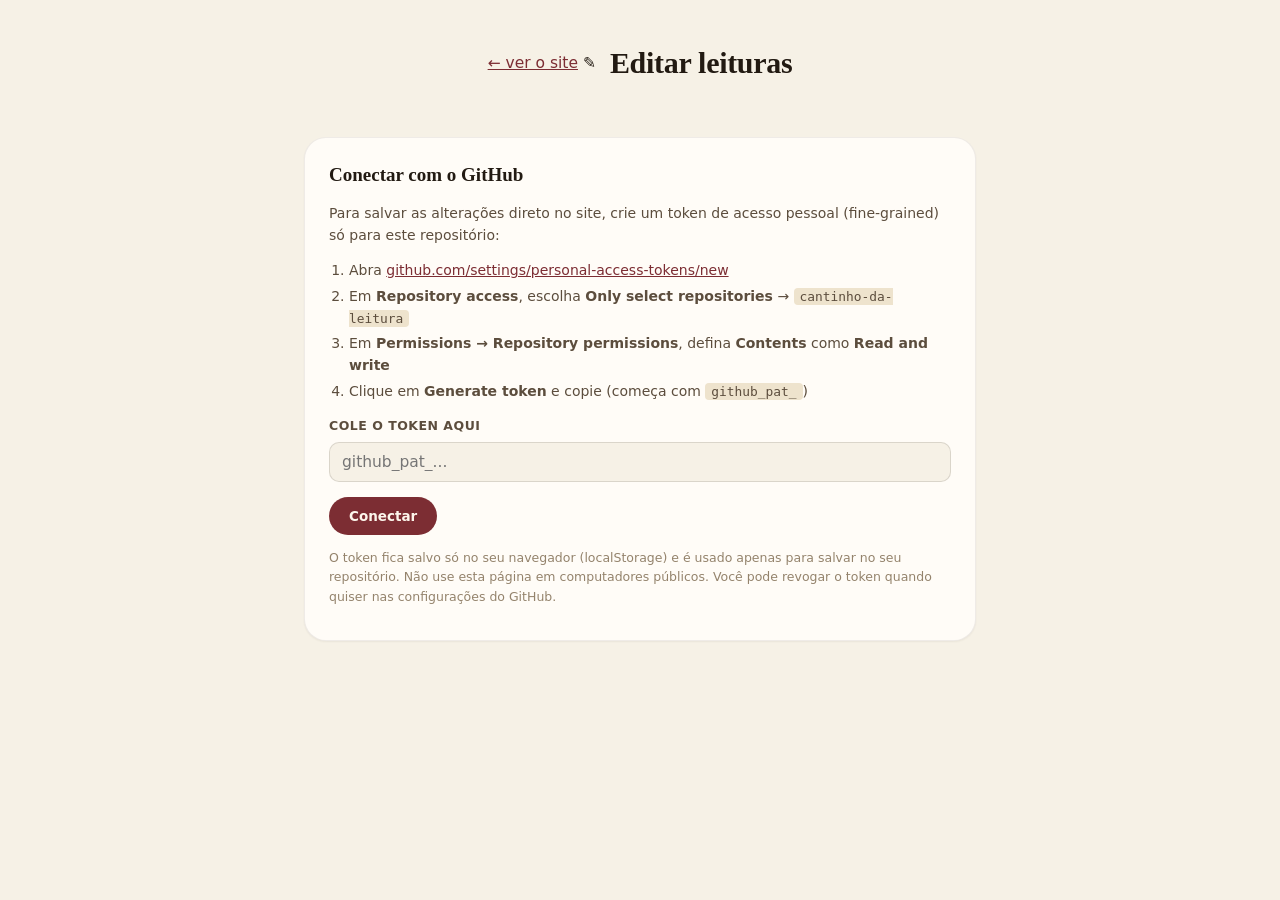
==== admin.html @ 9e7ab5a0 "Cria site do Cantinho da Leitura Site estático (GitHub Pages) com pagina publica dos livros lidos, a" ====
<!DOCTYPE html>
<html lang="pt-BR">
<head>
<meta charset="UTF-8">
<meta name="viewport" content="width=device-width, initial-scale=1.0">
<title>Editar — Cantinho da Leitura</title>
<link rel="icon" href="data:image/svg+xml,<svg xmlns=%22http://www.w3.org/2000/svg%22 viewBox=%220 0 100 100%22><text y=%22.9em%22 font-size=%2290%22>📖</text></svg>">
<link rel="stylesheet" href="assets/style.css">
</head>
<body>
<header class="site-header">
  <a class="admin-link" href="index.html">← ver o site</a>
  <div class="brand"><span class="icon">✎</span><h1>Editar leituras</h1></div>
</header>

<main class="wrap admin-wrap">

  <section id="token-panel" class="card token-panel">
    <h3>Conectar com o GitHub</h3>
    <p>Para salvar as alterações direto no site, crie um token de acesso pessoal (fine-grained) só para este repositório:</p>
    <ol>
      <li>Abra <a href="https://github.com/settings/personal-access-tokens/new" target="_blank" rel="noopener">github.com/settings/personal-access-tokens/new</a></li>
      <li>Em <b>Repository access</b>, escolha <b>Only select repositories</b> → <code>cantinho-da-leitura</code></li>
      <li>Em <b>Permissions → Repository permissions</b>, defina <b>Contents</b> como <b>Read and write</b></li>
      <li>Clique em <b>Generate token</b> e copie (começa com <code>github_pat_</code>)</li>
    </ol>
    <div class="field">
      <label for="token-input">Cole o token aqui</label>
      <input type="password" id="token-input" placeholder="github_pat_...">
    </div>
    <button class="btn" id="btn-conectar">Conectar</button>
    <p id="token-erro" style="color:var(--bad);font-size:13px;"></p>
    <p style="font-size:12.5px;color:var(--ink-muted);">O token fica salvo só no seu navegador (localStorage) e é usado apenas para salvar no seu repositório. Não use esta página em computadores públicos. Você pode revogar o token quando quiser nas configurações do GitHub.</p>
  </section>

  <section id="admin-area" style="display:none">
    <div class="session-bar">
      <span id="session-info">conectado</span>
      <button class="btn secondary small" id="btn-sair">sair</button>
    </div>

    <div class="tabs">
      <button class="tab-btn active" data-tab="atual">Lendo agora</button>
      <button class="tab-btn" data-tab="lidos">Lidos</button>
      <button class="tab-btn" data-tab="abandonados">Abandonados</button>
      <button class="tab-btn" data-tab="quero-ler">Pretendo ler</button>
      <button class="tab-btn" data-tab="comprar">Desejo comprar</button>
    </div>

    <!-- Lendo agora -->
    <div class="tab-panel active" id="panel-atual">
      <div class="card">
        <h3 style="margin-bottom:14px;">Leitura atual</h3>
        <div class="field-row">
          <div class="field"><label>Título</label><input type="text" id="atual-titulo"></div>
          <div class="field"><label>Autor(a)</label><input type="text" id="atual-autor"></div>
        </div>
        <div class="field-row">
          <div class="field"><label>Páginas lidas</label><input type="number" id="atual-paginas-lidas" min="0"></div>
          <div class="field"><label>Total de páginas</label><input type="number" id="atual-paginas-total" min="0"></div>
        </div>
        <button class="btn" id="btn-salvar-atual">Salvar leitura atual</button>
      </div>
      <div class="card" style="margin-top:16px;">
        <h3 style="margin-bottom:14px;">Próxima leitura</h3>
        <div class="field-row">
          <div class="field"><label>Título</label><input type="text" id="proxima-titulo"></div>
          <div class="field"><label>Autor(a)</label><input type="text" id="proxima-autor"></div>
        </div>
        <button class="btn" id="btn-salvar-proxima">Salvar próxima leitura</button>
      </div>
    </div>

    <!-- Lidos -->
    <div class="tab-panel" id="panel-lidos">
      <div class="card">
        <h3 id="lidos-form-titulo" style="margin-bottom:14px;">Adicionar livro lido</h3>
        <div class="lookup-row">
          <div class="field"><label>Título</label><input type="text" id="lidos-titulo"></div>
          <div class="field"><label>Autor(a)</label><input type="text" id="lidos-autor"></div>
          <button class="btn secondary" id="btn-buscar-capa" type="button">🔎 Buscar capa</button>
        </div>
        <div class="field" id="lidos-capa-preview" style="display:none;">
          <label>Capa encontrada</label>
          <img id="lidos-capa-img" style="width:60px;border-radius:4px;border:1px solid var(--border);">
        </div>
        <div class="field">
          <label>Nota</label>
          <div class="star-picker" id="lidos-star-picker">
            <span class="star" data-v="1">★</span><span class="star" data-v="2">★</span><span class="star" data-v="3">★</span><span class="star" data-v="4">★</span><span class="star" data-v="5">★</span>
          </div>
        </div>
        <div class="field-row">
          <div class="field"><label>Páginas</label><input type="number" id="lidos-paginas" min="0"></div>
          <div class="field"><label>Idioma</label><input type="text" id="lidos-idioma" placeholder="Português"></div>
        </div>
        <div class="field-row">
          <div class="field">
            <label>Quando terminou</label>
            <input type="text" id="lidos-quando" placeholder="2026-09-27, 2026-09 ou 2026">
          </div>
          <div class="field checkbox-row" style="margin-top:22px;">
            <input type="checkbox" id="lidos-nacional">
            <label for="lidos-nacional" style="margin:0;">Autor(a) nacional</label>
          </div>
        </div>
        <button class="btn" id="btn-salvar-lido">Adicionar aos lidos</button>
        <button class="btn secondary" id="btn-cancelar-lido" style="display:none;">Cancelar edição</button>
      </div>
      <div class="entry-list" id="lidos-list"></div>
    </div>

    <!-- Abandonados -->
    <div class="tab-panel" id="panel-abandonados">
      <div class="card">
        <h3 id="abandonados-form-titulo" style="margin-bottom:14px;">Adicionar livro abandonado</h3>
        <div class="field-row">
          <div class="field"><label>Título</label><input type="text" id="aband-titulo"></div>
          <div class="field"><label>Autor(a)</label><input type="text" id="aband-autor"></div>
        </div>
        <div class="field"><label>Quando</label><input type="text" id="aband-quando" placeholder="2026-09 ou 2026"></div>
        <button class="btn" id="btn-salvar-aband">Adicionar aos abandonados</button>
        <button class="btn secondary" id="btn-cancelar-aband" style="display:none;">Cancelar edição</button>
      </div>
      <div class="entry-list" id="aband-list"></div>
    </div>

    <!-- Pretendo ler -->
    <div class="tab-panel" id="panel-quero-ler">
      <div class="card">
        <h3 id="quero-form-titulo" style="margin-bottom:14px;">Adicionar à lista</h3>
        <div class="field-row">
          <div class="field"><label>Título</label><input type="text" id="quero-titulo"></div>
          <div class="field"><label>Quando (mês/ano previsto)</label><input type="text" id="quero-quando" placeholder="outubro"></div>
        </div>
        <button class="btn" id="btn-salvar-quero">Adicionar</button>
        <button class="btn secondary" id="btn-cancelar-quero" style="display:none;">Cancelar edição</button>
      </div>
      <div class="entry-list" id="quero-list"></div>
    </div>

    <!-- Desejo comprar -->
    <div class="tab-panel" id="panel-comprar">
      <div class="card">
        <h3 id="comprar-form-titulo" style="margin-bottom:14px;">Adicionar à lista de compras</h3>
        <div class="field-row">
          <div class="field"><label>Título</label><input type="text" id="comprar-titulo"></div>
          <div class="field"><label>Autor(a)</label><input type="text" id="comprar-autor"></div>
        </div>
        <button class="btn" id="btn-salvar-comprar">Adicionar</button>
        <button class="btn secondary" id="btn-cancelar-comprar" style="display:none;">Cancelar edição</button>
      </div>
      <div class="entry-list" id="comprar-list"></div>
    </div>

  </section>
</main>

<div class="toast" id="toast"></div>

<script src="assets/common.js"></script>
<script src="assets/admin.js"></script>
</body>
</html>
---- assets/style.css ----
:root {
  color-scheme: light;
  --paper: #f6f1e6;
  --paper-2: #fffcf7;
  --paper-3: #eee3cd;
  --ink: #221a12;
  --ink-2: #5c4d3d;
  --ink-muted: #94836c;
  --accent: #7c2d33;
  --accent-2: #9c3f42;
  --accent-ink: #fdf6ec;
  --gold: #a97423;
  --star-on: #b6862c;
  --star-off: #e3d7bd;
  --border: rgba(34, 26, 18, 0.13);
  --border-soft: rgba(34, 26, 18, 0.07);
  --shadow-sm: 0 1px 2px rgba(34, 26, 18, 0.06);
  --shadow-md: 0 14px 32px -16px rgba(34, 26, 18, 0.28);
  --radius-lg: 22px;
  --radius-md: 14px;
  --radius-sm: 10px;
  --bad: #ab3a3a;

  --mono-1-bg: #f1e0da; --mono-1-fg: #9c4a3c;
  --mono-2-bg: #ece1c9; --mono-2-fg: #93701f;
  --mono-3-bg: #e2e6d9; --mono-3-fg: #5f7a52;
  --mono-4-bg: #e5e1ea; --mono-4-fg: #6b5b8a;
  --mono-5-bg: #dbe6e6; --mono-5-fg: #396d6d;
}
@media (prefers-color-scheme: dark) {
  :root {
    color-scheme: dark;
    --paper: #16110c;
    --paper-2: #1f1812;
    --paper-3: #2a2118;
    --ink: #f3ead9;
    --ink-2: #cbb99f;
    --ink-muted: #927f68;
    --accent: #d98188;
    --accent-2: #e39a9f;
    --accent-ink: #2a0e10;
    --gold: #d9ab4e;
    --star-on: #d9ab4e;
    --star-off: #3a3025;
    --border: rgba(243, 234, 217, 0.13);
    --border-soft: rgba(243, 234, 217, 0.07);
    --shadow-sm: 0 1px 2px rgba(0, 0, 0, 0.35);
    --shadow-md: 0 16px 36px -16px rgba(0, 0, 0, 0.55);
    --bad: #d97a7a;

    --mono-1-bg: #3a2621; --mono-1-fg: #e0a190;
    --mono-2-bg: #362c1c; --mono-2-fg: #dcbd6c;
    --mono-3-bg: #26302a; --mono-3-fg: #a5c99c;
    --mono-4-bg: #2b2735; --mono-4-fg: #bdaad8;
    --mono-5-bg: #1e2d2d; --mono-5-fg: #92c9c9;
  }
}

* { box-sizing: border-box; }
html, body { margin: 0; padding: 0; }
body {
  background: var(--paper);
  color: var(--ink);
  font-family: "Inter", system-ui, -apple-system, "Segoe UI", sans-serif;
  font-size: 15.5px;
  line-height: 1.55;
  -webkit-font-smoothing: antialiased;
  text-rendering: optimizeLegibility;
}
h1, h2, h3 { font-family: "Fraunces", Georgia, "Iowan Old Style", serif; font-weight: 600; margin: 0; }
a { color: var(--accent); }
img { max-width: 100%; display: block; }
button, input, select, textarea { font-family: inherit; font-size: inherit; color: inherit; }
svg { display: block; }

.wrap {
  max-width: 1080px;
  margin: 0 auto;
  padding: 0 24px 72px;
}

/* Icons */
.icon { flex-shrink: 0; }
.icon-badge {
  width: 44px;
  height: 44px;
  border-radius: 13px;
  background: var(--accent);
  color: var(--accent-ink);
  display: flex;
  align-items: center;
  justify-content: center;
  box-shadow: var(--shadow-sm);
}

/* Header */
.site-header {
  position: relative;
  padding: 40px 24px 22px;
  text-align: center;
}
.site-header .brand {
  display: inline-flex;
  align-items: center;
  gap: 14px;
}
.site-header .brand h1 {
  font-size: 30px;
  letter-spacing: -0.01em;
}
.site-header .kicker {
  margin: 6px 0 0;
  font-size: 12.5px;
  letter-spacing: 0.14em;
  text-transform: uppercase;
  color: var(--ink-muted);
  font-weight: 600;
}
.site-header .quote {
  margin: 22px auto 0;
  max-width: 520px;
  text-align: left;
  border-left: 2px solid var(--accent);
  padding: 2px 0 2px 16px;
  font-family: "Fraunces", Georgia, serif;
  font-style: italic;
  color: var(--ink-2);
  font-size: 15px;
  line-height: 1.5;
}
.site-header .quote cite {
  display: block;
  margin-top: 4px;
  font-style: normal;
  font-size: 12px;
  letter-spacing: 0.06em;
  text-transform: uppercase;
  color: var(--ink-muted);
}
.top-link {
  position: absolute;
  top: 34px;
  right: 24px;
  display: inline-flex;
  align-items: center;
  gap: 6px;
  font-size: 13px;
  font-weight: 600;
  text-decoration: none;
  color: var(--ink-2);
  border: 1px solid var(--border);
  padding: 8px 14px 8px 12px;
  border-radius: 999px;
  background: var(--paper-2);
  box-shadow: var(--shadow-sm);
  transition: border-color 0.15s, color 0.15s, transform 0.15s;
}
.top-link:hover { color: var(--accent); border-color: var(--accent); transform: translateY(-1px); }

/* Cards */
.card {
  background: var(--paper-2);
  border: 1px solid var(--border-soft);
  border-radius: var(--radius-lg);
  box-shadow: var(--shadow-sm);
  padding: 22px 24px;
}

/* Hero: currently reading */
.hero-grid {
  display: grid;
  grid-template-columns: 1.4fr 1fr;
  gap: 16px;
  margin-top: 28px;
}
@media (max-width: 700px) {
  .hero-grid { grid-template-columns: 1fr; }
}
.reading-card { display: flex; gap: 18px; align-items: center; }
.cover {
  width: 78px;
  height: 112px;
  border-radius: 8px;
  flex-shrink: 0;
  overflow: hidden;
  box-shadow: var(--shadow-sm);
}
.reading-card .label {
  text-transform: uppercase;
  letter-spacing: 0.12em;
  font-size: 11px;
  color: var(--accent);
  font-weight: 700;
}
.reading-card h3 { font-size: 19px; margin-top: 5px; line-height: 1.25; }
.reading-card .author { color: var(--ink-2); font-size: 13.5px; margin-top: 2px; }
.progress-track {
  margin-top: 12px;
  height: 7px;
  border-radius: 999px;
  background: var(--paper-3);
  overflow: hidden;
  box-shadow: inset 0 1px 1px rgba(0,0,0,0.06);
}
.progress-fill { height: 100%; background: linear-gradient(90deg, var(--accent), var(--accent-2)); border-radius: 999px; transition: width 0.4s ease; }
.progress-label { margin-top: 7px; font-size: 12px; color: var(--ink-muted); font-variant-numeric: tabular-nums; }

.side-cards { display: flex; flex-direction: column; gap: 16px; }
.mini-card .label {
  text-transform: uppercase;
  letter-spacing: 0.12em;
  font-size: 11px;
  color: var(--ink-muted);
  font-weight: 700;
}
.mini-card .value { margin-top: 8px; font-size: 15px; font-family: "Fraunces", Georgia, serif; }

/* Stats */
.stats-grid {
  display: grid;
  grid-template-columns: repeat(4, 1fr);
  gap: 12px;
  margin-top: 16px;
}
@media (max-width: 700px) { .stats-grid { grid-template-columns: repeat(2, 1fr); } }
.stat-tile { text-align: center; padding: 20px 10px; }
.stat-tile .num { font-family: "Fraunces", Georgia, serif; font-size: 28px; font-weight: 600; font-variant-numeric: tabular-nums; color: var(--ink); }
.stat-tile .lbl { font-size: 11.5px; color: var(--ink-muted); margin-top: 4px; text-transform: uppercase; letter-spacing: 0.08em; }

/* Year tabs */
.year-tabs {
  display: flex;
  gap: 8px;
  margin: 36px 0 8px;
  flex-wrap: wrap;
}
.year-tab {
  border: 1px solid var(--border);
  background: var(--paper-2);
  padding: 7px 18px;
  border-radius: 999px;
  cursor: pointer;
  font-weight: 600;
  font-size: 13.5px;
  color: var(--ink-2);
  transition: background 0.15s, color 0.15s, border-color 0.15s;
  font-variant-numeric: tabular-nums;
}
.year-tab:hover { border-color: var(--accent); color: var(--accent); }
.year-tab.active { background: var(--accent); color: var(--accent-ink); border-color: var(--accent); }

.section-title {
  font-size: 21px;
  margin: 34px 0 16px;
  display: flex;
  align-items: baseline;
  gap: 12px;
}
.section-title .count { font-size: 13px; color: var(--ink-muted); font-weight: 400; font-family: "Inter", sans-serif; font-variant-numeric: tabular-nums; }
.section-title .rule { flex: 1; height: 1px; background: var(--border); }

/* Monogram cover tiles */
.mono-tile {
  width: 100%; height: 100%;
  display: flex; align-items: center; justify-content: center;
}
.mono-tile .mono-letter { font-family: "Fraunces", Georgia, serif; font-weight: 600; font-size: 1.9em; }
.mono-1 { background: var(--mono-1-bg); color: var(--mono-1-fg); }
.mono-2 { background: var(--mono-2-bg); color: var(--mono-2-fg); }
.mono-3 { background: var(--mono-3-bg); color: var(--mono-3-fg); }
.mono-4 { background: var(--mono-4-bg); color: var(--mono-4-fg); }
.mono-5 { background: var(--mono-5-bg); color: var(--mono-5-fg); }

/* Book grid */
.book-grid {
  display: grid;
  grid-template-columns: repeat(auto-fill, minmax(152px, 1fr));
  gap: 18px;
}
.book-card {
  background: var(--paper-2);
  border: 1px solid var(--border-soft);
  border-radius: var(--radius-md);
  overflow: hidden;
  box-shadow: var(--shadow-sm);
  display: flex;
  flex-direction: column;
  transition: transform 0.18s ease, box-shadow 0.18s ease;
}
.book-card:hover { transform: translateY(-3px); box-shadow: var(--shadow-md); }
.book-card .cover-wrap {
  aspect-ratio: 2 / 3;
  background: var(--paper-3);
}
.book-card .cover-wrap img { width: 100%; height: 100%; object-fit: cover; }
.book-card .info { padding: 12px 13px 14px; flex: 1; display: flex; flex-direction: column; gap: 5px; }
.book-card .title { font-family: "Fraunces", Georgia, serif; font-weight: 600; font-size: 14.5px; line-height: 1.3; }
.book-card .author { font-size: 12.5px; color: var(--ink-2); }
.book-card .meta-row {
  margin-top: auto;
  padding-top: 6px;
  display: flex;
  flex-wrap: wrap;
  gap: 5px;
  font-size: 11px;
}
.tag {
  background: var(--paper-3);
  color: var(--ink-2);
  border-radius: 999px;
  padding: 3px 9px;
  letter-spacing: 0.02em;
}

/* Stars */
.star-row { display: inline-flex; gap: 2px; }
.star-ico { width: 14px; height: 14px; color: var(--star-off); }
.star-ico.on { color: var(--star-on); }
.mini-card .star-row .star-ico { width: 15px; height: 15px; }

/* Simple lists (abandoned, want to read, wishlist) */
.simple-list { display: flex; flex-direction: column; gap: 8px; }
.simple-row {
  display: flex;
  justify-content: space-between;
  gap: 12px;
  background: var(--paper-2);
  border: 1px solid var(--border-soft);
  border-radius: var(--radius-sm);
  padding: 12px 16px;
  align-items: center;
}
.simple-row .title { font-family: "Fraunces", Georgia, serif; font-weight: 600; font-size: 14.5px; }
.simple-row .author { color: var(--ink-2); font-size: 13px; }
.simple-row .when { color: var(--ink-muted); font-size: 12.5px; white-space: nowrap; font-variant-numeric: tabular-nums; }

.empty-state {
  color: var(--ink-muted);
  font-size: 13.5px;
  padding: 22px;
  text-align: center;
  border: 1px dashed var(--border);
  border-radius: var(--radius-sm);
}

/* Charts */
.charts-grid {
  display: grid;
  grid-template-columns: 1fr 1fr;
  gap: 16px;
  margin-top: 36px;
}
@media (max-width: 700px) { .charts-grid { grid-template-columns: 1fr; } }
.viz-root {
  color-scheme: light;
  --v-surface:   #fcfcfb;
  --v-text:      #0b0b0b;
  --v-text-2:    #52514e;
  --v-muted:     #898781;
  --v-grid:      #e1e0d9;
  --v-baseline:  #c3c2b7;
  --v-bar:       #2a78d6;
}
@media (prefers-color-scheme: dark) {
  .viz-root {
    color-scheme: dark;
    --v-surface:  #1a1a19;
    --v-text:     #ffffff;
    --v-text-2:   #c3c2b7;
    --v-muted:    #898781;
    --v-grid:     #2c2c2a;
    --v-baseline: #383835;
    --v-bar:      #3987e5;
  }
}
.viz-root {
  background: var(--v-surface);
  border-radius: var(--radius-md);
  border: 1px solid var(--border-soft);
  padding: 16px 18px 10px;
}
.viz-root h4 { font-size: 12px; color: var(--v-text-2); font-weight: 600; margin-bottom: 10px; font-family: "Inter", sans-serif; text-transform: uppercase; letter-spacing: 0.08em; }
.viz-root svg text { fill: var(--v-muted); font-size: 10px; font-family: "Inter", sans-serif; }
.viz-root .bar { fill: var(--v-bar); transition: opacity 0.15s; }
.viz-root .bar:hover { opacity: 0.8; }
.viz-root .axis-line { stroke: var(--v-baseline); stroke-width: 1; }
.viz-tooltip {
  position: absolute;
  pointer-events: none;
  background: var(--v-text);
  color: var(--v-surface);
  font-size: 11px;
  padding: 4px 8px;
  border-radius: 6px;
  transform: translate(-50%, -130%);
  white-space: nowrap;
  opacity: 0;
  transition: opacity 0.1s;
  font-family: "Inter", sans-serif;
}
.viz-wrap { position: relative; }

footer.site-footer {
  text-align: center;
  color: var(--ink-muted);
  font-size: 13.5px;
  font-family: "Fraunces", Georgia, serif;
  font-style: italic;
  margin-top: 56px;
  padding-top: 28px;
  border-top: 1px solid var(--border-soft);
}

/* ---- Admin page ---- */
.admin-wrap { max-width: 720px; }
.token-panel { margin-top: 28px; }
.token-panel h3 { font-size: 19px; margin-bottom: 10px; }
.token-panel p { color: var(--ink-2); font-size: 14px; }
.token-panel ol { color: var(--ink-2); font-size: 14px; padding-left: 20px; }
.token-panel li { margin-bottom: 4px; }
.token-panel code { background: var(--paper-3); padding: 1px 6px; border-radius: 4px; font-size: 0.92em; }
.field { margin-bottom: 15px; }
.field label { display: block; font-size: 12.5px; font-weight: 600; margin-bottom: 6px; color: var(--ink-2); text-transform: uppercase; letter-spacing: 0.04em; }
.field input[type="text"],
.field input[type="number"],
.field input[type="date"],
.field input[type="password"],
.field select,
.field textarea {
  width: 100%;
  padding: 10px 12px;
  border: 1px solid var(--border);
  border-radius: var(--radius-sm);
  background: var(--paper);
  color: var(--ink);
  transition: border-color 0.15s;
}
.field input:focus, .field textarea:focus { outline: none; border-color: var(--accent); }
.field textarea { min-height: 70px; resize: vertical; }
.field-row { display: grid; grid-template-columns: 1fr 1fr; gap: 12px; }
.checkbox-row { display: flex; align-items: center; gap: 8px; }
.checkbox-row input { width: 16px; height: 16px; accent-color: var(--accent); }

.btn {
  display: inline-flex;
  align-items: center;
  gap: 7px;
  background: var(--accent);
  color: var(--accent-ink);
  border: none;
  padding: 11px 20px;
  border-radius: 999px;
  font-weight: 600;
  font-size: 13.5px;
  cursor: pointer;
  transition: background 0.15s, transform 0.1s;
}
.btn:hover { background: var(--accent-2); }
.btn:active { transform: scale(0.98); }
.btn:disabled { opacity: 0.5; cursor: default; }
.btn.secondary {
  background: transparent;
  color: var(--ink-2);
  border: 1px solid var(--border);
}
.btn.secondary:hover { border-color: var(--accent); color: var(--accent); background: transparent; }
.btn.danger { background: var(--bad); color: #fff; }
.btn.danger:hover { background: var(--bad); opacity: 0.85; }
.btn.small { padding: 6px 14px; font-size: 12px; }

.star-picker { display: inline-flex; gap: 5px; }
.star-picker button { background: none; border: none; padding: 2px; cursor: pointer; line-height: 0; }
.star-picker .star-ico { width: 24px; height: 24px; transition: color 0.1s, transform 0.1s; }
.star-picker button:hover .star-ico { transform: scale(1.12); }

.tabs { display: flex; gap: 4px; flex-wrap: wrap; margin: 26px 0 20px; border-bottom: 1px solid var(--border); }
.tab-btn {
  background: none;
  border: none;
  padding: 9px 15px;
  cursor: pointer;
  color: var(--ink-muted);
  font-weight: 600;
  font-size: 13.5px;
  border-bottom: 2px solid transparent;
  margin-bottom: -1px;
  transition: color 0.15s, border-color 0.15s;
}
.tab-btn:hover { color: var(--ink-2); }
.tab-btn.active { color: var(--accent); border-bottom-color: var(--accent); }
.tab-panel { display: none; }
.tab-panel.active { display: block; }

.entry-list { margin-top: 20px; display: flex; flex-direction: column; gap: 8px; }
.entry-row {
  display: flex;
  align-items: center;
  gap: 10px;
  background: var(--paper-2);
  border: 1px solid var(--border-soft);
  border-radius: var(--radius-sm);
  padding: 10px 14px;
}
.entry-row .info { flex: 1; font-size: 13.5px; display: flex; align-items: center; gap: 8px; flex-wrap: wrap; }
.entry-row .info .t { font-weight: 600; font-family: "Fraunces", Georgia, serif; }
.entry-row .info .s { color: var(--ink-muted); font-size: 12px; }

.toast {
  position: fixed;
  bottom: 24px;
  left: 50%;
  transform: translateX(-50%);
  background: var(--ink);
  color: var(--paper);
  padding: 11px 20px;
  border-radius: 999px;
  font-size: 13.5px;
  opacity: 0;
  pointer-events: none;
  transition: opacity 0.25s, transform 0.25s;
  z-index: 50;
  box-shadow: var(--shadow-md);
}
.toast.show { opacity: 1; transform: translateX(-50%) translateY(-6px); }
.toast.error { background: var(--bad); color: #fff; }

.lookup-row { display: flex; gap: 10px; align-items: flex-end; }
.lookup-row .field { flex: 1; margin-bottom: 0; }
.lookup-row .btn { white-space: nowrap; margin-bottom: 1px; }

.session-bar {
  display: flex;
  justify-content: space-between;
  align-items: center;
  font-size: 13px;
  color: var(--ink-muted);
  margin-bottom: 6px;
}
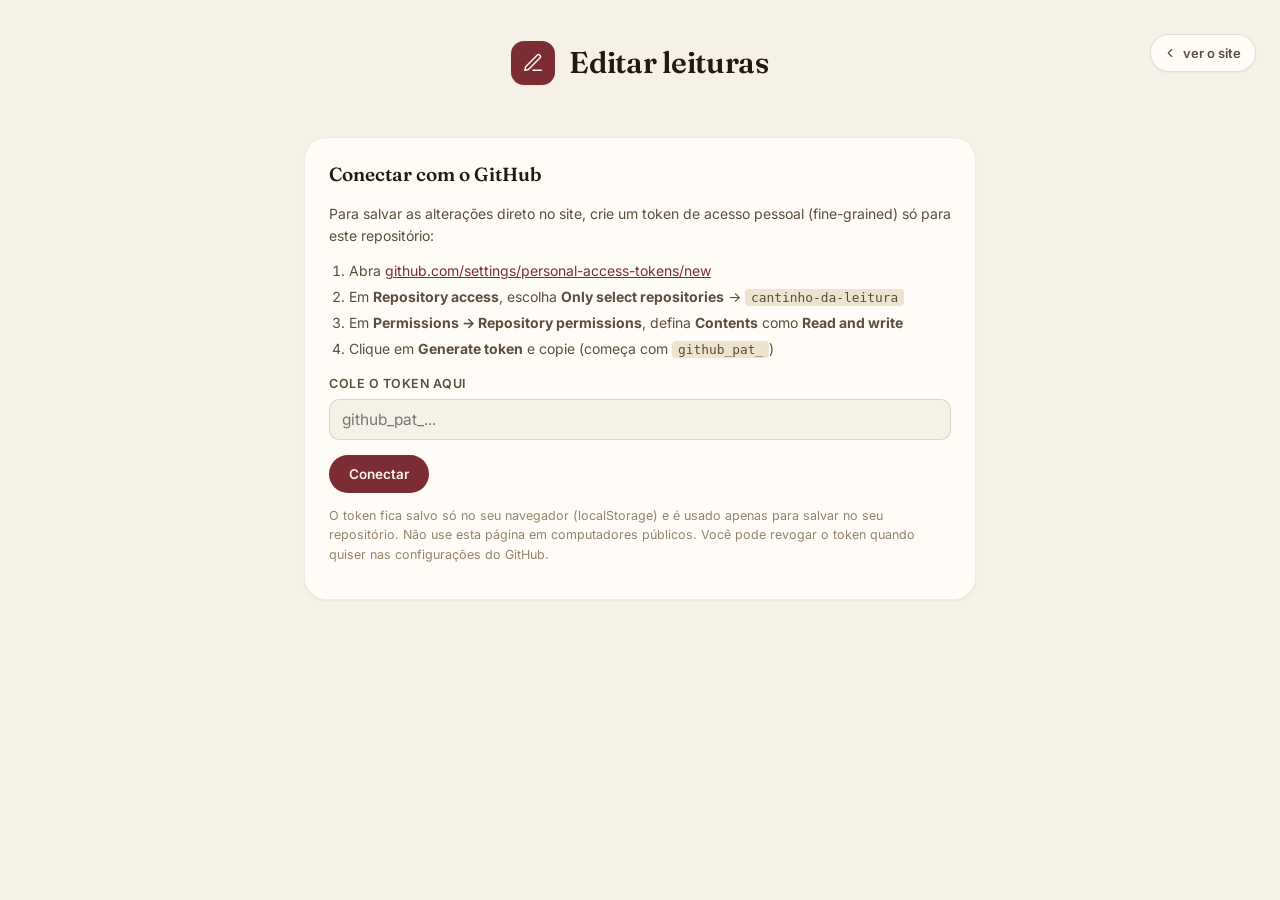
==== commit b946d214: "Reformula visual do site: tipografia editorial, icones em SVG e animacoes Troca toda a iconografia b" ====
--- a/admin.html
+++ b/admin.html
@@ -4,18 +4,29 @@
 <meta charset="UTF-8">
 <meta name="viewport" content="width=device-width, initial-scale=1.0">
 <title>Editar — Cantinho da Leitura</title>
-<link rel="icon" href="data:image/svg+xml,<svg xmlns=%22http://www.w3.org/2000/svg%22 viewBox=%220 0 100 100%22><text y=%22.9em%22 font-size=%2290%22>📖</text></svg>">
+<link rel="icon" href="data:image/svg+xml,<svg xmlns='http://www.w3.org/2000/svg' viewBox='0 0 24 24'><rect width='24' height='24' rx='6' fill='%237c2d33'/><path d='M4 7c0 0 2.2-1.3 5-1 1.3.15 2.7.75 3 .9.3-.15 1.7-.75 3-.9 2.8-.3 5 1 5 1v10.6c0 0-2.2-1.1-5-.8-1.3.1-2.7.7-3 .85-.3-.15-1.7-.75-3-.85-2.8-.3-5 .8-5 .8V7Z' fill='none' stroke='%23fdf6ec' stroke-width='1.5' stroke-linecap='round' stroke-linejoin='round'/><path d='M12 6.9V17.5' stroke='%23fdf6ec' stroke-width='1.5' stroke-linecap='round'/></svg>">
+<link rel="preconnect" href="https://fonts.googleapis.com">
+<link rel="preconnect" href="https://fonts.gstatic.com" crossorigin>
+<link href="https://fonts.googleapis.com/css2?family=Fraunces:opsz,wght@9..144,500;9..144,600;9..144,700&family=Inter:wght@400;500;600;700&display=swap" rel="stylesheet">
 <link rel="stylesheet" href="assets/style.css">
 </head>
 <body>
-<header class="site-header">
-  <a class="admin-link" href="index.html">← ver o site</a>
-  <div class="brand"><span class="icon">✎</span><h1>Editar leituras</h1></div>
+<header class="site-header reveal">
+  <a class="top-link" href="index.html">
+    <svg class="icon" width="14" height="14" viewBox="0 0 24 24" fill="none" stroke="currentColor" stroke-width="2" stroke-linecap="round" stroke-linejoin="round"><path d="M15 18l-6-6 6-6"/></svg>
+    ver o site
+  </a>
+  <div class="brand">
+    <div class="icon-badge">
+      <svg width="22" height="22" viewBox="0 0 24 24" fill="none" stroke="currentColor" stroke-width="1.6" stroke-linecap="round" stroke-linejoin="round"><path d="M12 20h9"/><path d="M16.5 3.5a2.12 2.12 0 0 1 3 3L7 19l-4 1 1-4Z"/></svg>
+    </div>
+    <h1>Editar leituras</h1>
+  </div>
 </header>
 
 <main class="wrap admin-wrap">
 
-  <section id="token-panel" class="card token-panel">
+  <section id="token-panel" class="card token-panel reveal">
     <h3>Conectar com o GitHub</h3>
     <p>Para salvar as alterações direto no site, crie um token de acesso pessoal (fine-grained) só para este repositório:</p>
     <ol>
@@ -78,7 +89,10 @@
         <div class="lookup-row">
           <div class="field"><label>Título</label><input type="text" id="lidos-titulo"></div>
           <div class="field"><label>Autor(a)</label><input type="text" id="lidos-autor"></div>
-          <button class="btn secondary" id="btn-buscar-capa" type="button">🔎 Buscar capa</button>
+          <button class="btn secondary" id="btn-buscar-capa" type="button">
+            <svg class="icon" width="14" height="14" viewBox="0 0 24 24" fill="none" stroke="currentColor" stroke-width="2" stroke-linecap="round" stroke-linejoin="round"><circle cx="11" cy="11" r="7"/><path d="M21 21l-4.3-4.3"/></svg>
+            Buscar capa
+          </button>
         </div>
         <div class="field" id="lidos-capa-preview" style="display:none;">
           <label>Capa encontrada</label>
@@ -86,9 +100,7 @@
         </div>
         <div class="field">
           <label>Nota</label>
-          <div class="star-picker" id="lidos-star-picker">
-            <span class="star" data-v="1">★</span><span class="star" data-v="2">★</span><span class="star" data-v="3">★</span><span class="star" data-v="4">★</span><span class="star" data-v="5">★</span>
-          </div>
+          <div class="star-picker" id="lidos-star-picker"></div>
         </div>
         <div class="field-row">
           <div class="field"><label>Páginas</label><input type="number" id="lidos-paginas" min="0"></div>
--- a/assets/style.css
+++ b/assets/style.css
@@ -156,6 +156,11 @@
   transition: border-color 0.15s, color 0.15s, transform 0.15s;
 }
 .top-link:hover { color: var(--accent); border-color: var(--accent); transform: translateY(-1px); }
+@media (max-width: 640px) {
+  .site-header { padding-top: 22px; }
+  .top-link { position: static; display: inline-flex; margin-bottom: 20px; }
+  .site-header .brand h1 { font-size: 25px; }
+}
 
 /* Cards */
 .card {
@@ -536,3 +541,42 @@
   color: var(--ink-muted);
   margin-bottom: 6px;
 }
+
+/* ---- Motion ---- */
+.fade-swap { transition: opacity 0.16s ease; }
+.fade-swap.fading { opacity: 0; }
+
+@media (prefers-reduced-motion: no-preference) {
+  @keyframes fadeSlideUp {
+    from { opacity: 0; transform: translateY(14px); }
+    to { opacity: 1; transform: translateY(0); }
+  }
+  @keyframes popIn {
+    from { opacity: 0; transform: scale(0.85); }
+    to { opacity: 1; transform: scale(1); }
+  }
+  .reveal { animation: fadeSlideUp 0.6s cubic-bezier(0.16, 1, 0.3, 1) both; }
+  .book-card, .simple-row, .entry-row {
+    animation: fadeSlideUp 0.45s cubic-bezier(0.16, 1, 0.3, 1) both;
+  }
+  .tab-panel.active { animation: fadeSlideUp 0.3s cubic-bezier(0.16, 1, 0.3, 1) both; }
+  .toast.show { animation: none; }
+  .star-picker button.just-set .star-ico { animation: popIn 0.25s cubic-bezier(0.34, 1.56, 0.64, 1) both; }
+  .viz-root .bar {
+    transform-box: fill-box;
+    transform-origin: bottom;
+    animation: barGrow 0.5s cubic-bezier(0.16, 1, 0.3, 1) both;
+  }
+  @keyframes barGrow {
+    from { transform: scaleY(0); }
+    to { transform: scaleY(1); }
+  }
+}
+@media (prefers-reduced-motion: reduce) {
+  *, *::before, *::after {
+    animation-duration: 0.001ms !important;
+    animation-iteration-count: 1 !important;
+    transition-duration: 0.001ms !important;
+    scroll-behavior: auto !important;
+  }
+}
